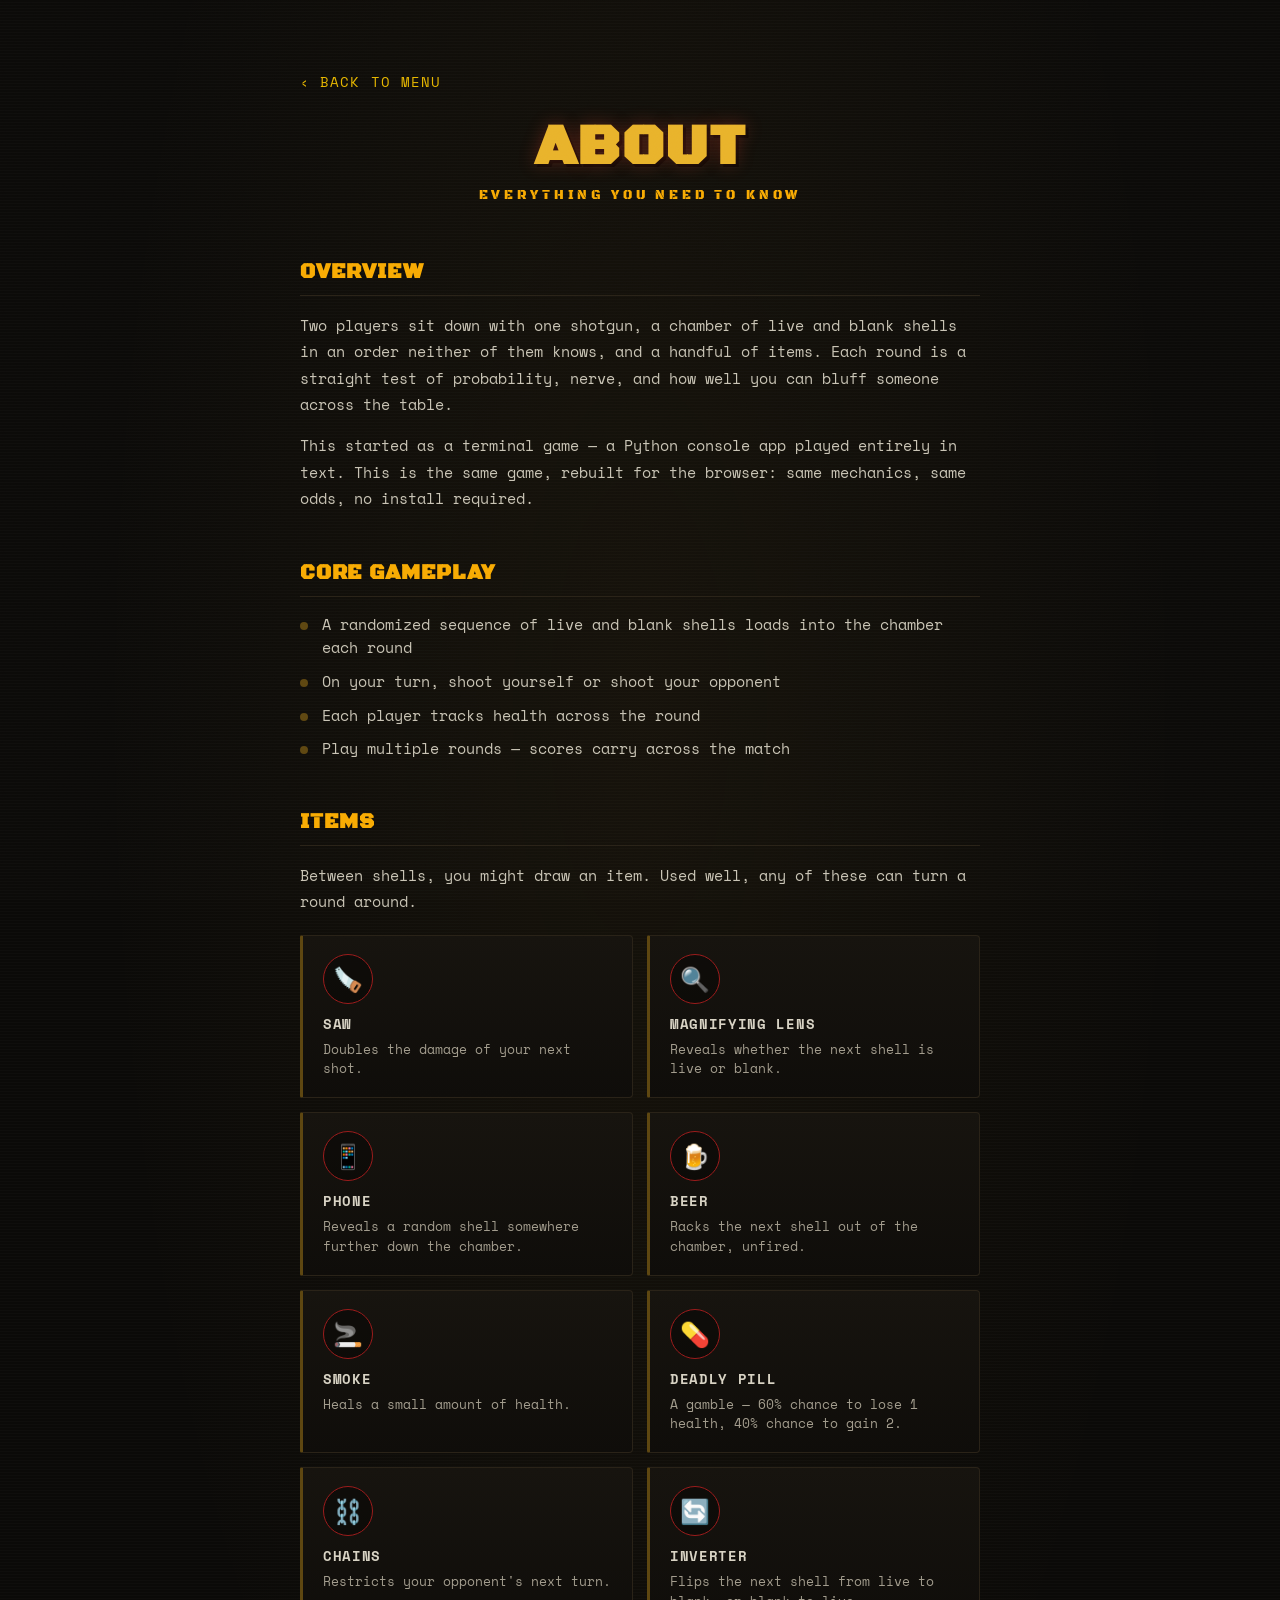
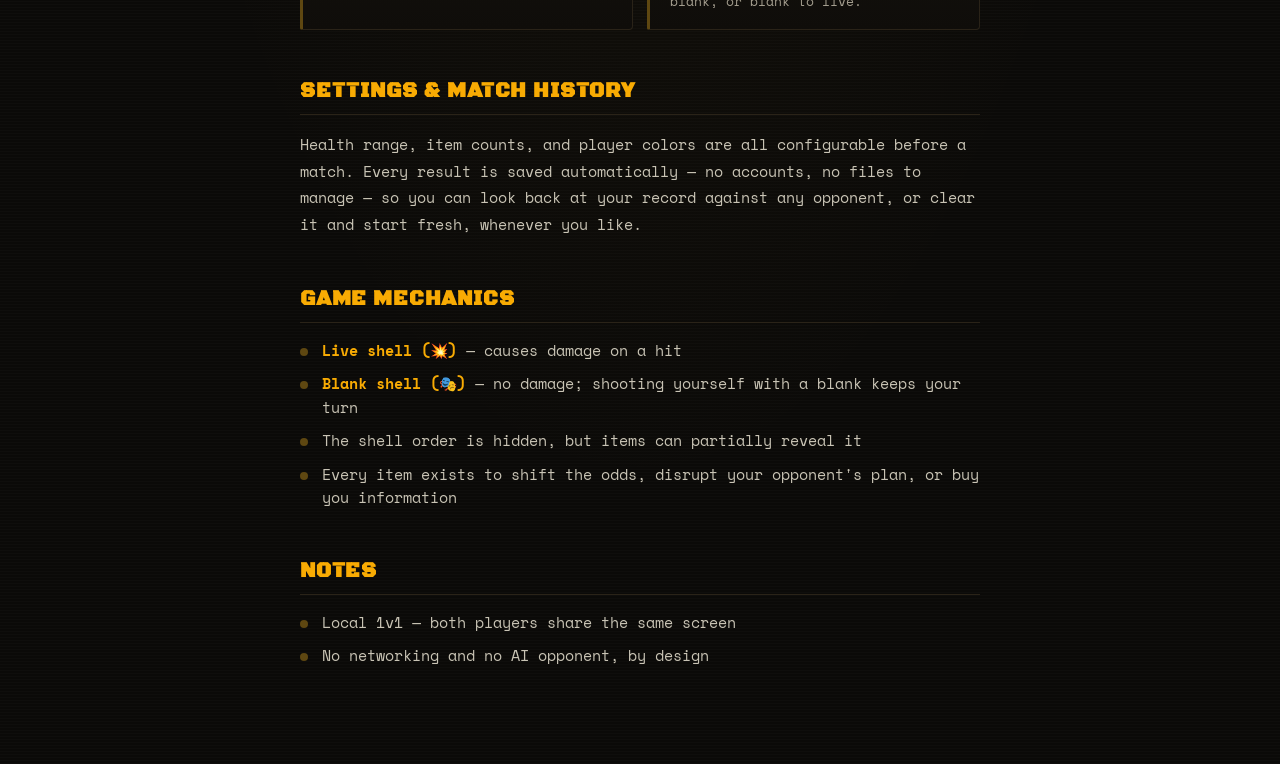
==== about.html @ 1a76fbe9 "Chosen website theme; index, about, and history pages are done; Debugged utility.js" ====
<!DOCTYPE html>
<html lang="en">

<head>
    <meta charset="UTF-8">
    <meta name="viewport" content="width=device-width, initial-scale=1.0">
    <title>About — Buckshot Roulette</title>
    <link rel="icon" type="image/svg+xml" href="Assets/Icons/about.svg">
    <link rel="stylesheet" href="CSS/styles.css">
    <link rel="stylesheet" href="CSS/about.css">
</head>

<body>

    <header class="page-header">
        <a href="index.html" class="back-link">‹ Back to menu</a>
        <h1 class="page-title">About</h1>
        <p class="tagline">Everything You Need to Know</p>
    </header>

    <main class="content">

        <section class="content-section">
            <h2>Overview</h2>
            <p>
                Two players sit down with one shotgun, a chamber of live and blank
                shells in an order neither of them knows, and a handful of items.
                Each round is a straight test of probability, nerve, and how well you can bluff someone across the
                table.
            </p>
            <p>
                This started as a terminal game — a Python console app played
                entirely in text. This is the same game, rebuilt for the browser:
                same mechanics, same odds, no install required.
            </p>
        </section>

        <section class="content-section">
            <h2>Core Gameplay</h2>
            <ul class="plain-list">
                <li>A randomized sequence of live and blank shells loads into the chamber each round</li>
                <li>On your turn, shoot yourself or shoot your opponent</li>
                <li>Each player tracks health across the round</li>
                <li>Play multiple rounds — scores carry across the match</li>
            </ul>
        </section>

        <section class="content-section">
            <h2>Items</h2>
            <p>Between shells, you might draw an item. Used well, any of these can turn a round around.</p>

            <div class="item-grid">
                <div class="item-card">
                    <span class="item-icon" aria-hidden="true">🪚</span>
                    <h3>Saw</h3>
                    <p>Doubles the damage of your next shot.</p>
                </div>
                <div class="item-card">
                    <span class="item-icon" aria-hidden="true">🔍</span>
                    <h3>Magnifying Lens</h3>
                    <p>Reveals whether the next shell is live or blank.</p>
                </div>
                <div class="item-card">
                    <span class="item-icon" aria-hidden="true">📱</span>
                    <h3>Phone</h3>
                    <p>Reveals a random shell somewhere further down the chamber.</p>
                </div>
                <div class="item-card">
                    <span class="item-icon" aria-hidden="true">🍺</span>
                    <h3>Beer</h3>
                    <p>Racks the next shell out of the chamber, unfired.</p>
                </div>
                <div class="item-card">
                    <span class="item-icon" aria-hidden="true">🚬</span>
                    <h3>Smoke</h3>
                    <p>Heals a small amount of health.</p>
                </div>
                <div class="item-card">
                    <span class="item-icon" aria-hidden="true">💊</span>
                    <h3>Deadly Pill</h3>
                    <p>A gamble — 60% chance to lose 1 health, 40% chance to gain 2.</p>
                </div>
                <div class="item-card">
                    <span class="item-icon" aria-hidden="true">⛓️</span>
                    <h3>Chains</h3>
                    <p>Restricts your opponent's next turn.</p>
                </div>
                <div class="item-card">
                    <span class="item-icon" aria-hidden="true">🔄</span>
                    <h3>Inverter</h3>
                    <p>Flips the next shell from live to blank, or blank to live.</p>
                </div>
            </div>
        </section>

        <section class="content-section">
            <h2>Settings &amp; Match History</h2>
            <p>
                Health range, item counts, and player colors are all configurable
                before a match. Every result is saved automatically — no accounts,
                no files to manage — so you can look back at your record against
                any opponent, or clear it and start fresh, whenever you like.
            </p>
        </section>

        <section class="content-section">
            <h2>Game Mechanics</h2>
            <ul class="plain-list">
                <li><strong>Live shell (💥)</strong> — causes damage on a hit</li>
                <li><strong>Blank shell (🎭)</strong> — no damage; shooting yourself with a blank keeps your turn</li>
                <li>The shell order is hidden, but items can partially reveal it</li>
                <li>Every item exists to shift the odds, disrupt your opponent's plan, or buy you information</li>
            </ul>
        </section>

        <section class="content-section">
            <h2>Notes</h2>
            <ul class="plain-list">
                <li>Local 1v1 — both players share the same screen</li>
                <li>No networking and no AI opponent, by design</li>
            </ul>
        </section>

    </main>

</body>

</html>
---- CSS/styles.css ----
@import url('https://fonts.googleapis.com/css2?family=Anton&family=Space+Mono:wght@400;700&display=swap');
@import url('https://fonts.googleapis.com/css2?family=Anton&family=Black+Ops+One&family=Space+Mono:wght@400;700&display=swap');

:root {
    --void: #0b0a08;
    --panel: #17140f;
    --brass: #f8ab03;
    --brass-dim: #5e4711;
    --blood: #9c1c1c;
    --blood-hot: #be5500;
    --bone: #e9b32b;
}

* {
    box-sizing: border-box;
    margin: 0;
    padding: 0;
}

html {
    background: var(--void);
}

body {
    min-height: 100vh;
    display: flex;
    flex-direction: column;
    align-items: center;
    justify-content: center;
    gap: 64px;

    background:
        radial-gradient(ellipse at 50% 30%, rgba(201, 150, 44, 0.06), transparent 60%),
        repeating-linear-gradient(0deg, rgba(255, 255, 255, 0.015) 0px, rgba(255, 255, 255, 0.015) 1px, transparent 1px, transparent 3px),
        var(--void);

    color: var(--bone);
    font-family: 'Space Mono', monospace;
    overflow-x: hidden;
    position: relative;
}

/* film-grain overlay */
body::after {
    content: "";
    position: fixed;
    inset: 0;
    pointer-events: none;
    background-image: url("data:image/svg+xml,%3Csvg xmlns='http://www.w3.org/2000/svg' width='120' height='120'%3E%3Cfilter id='n'%3E%3CfeTurbulence type='fractalNoise' baseFrequency='0.9' numOctaves='2' stitchTiles='stitch'/%3E%3C/filter%3E%3Crect width='100%25' height='100%25' filter='url(%23n)' opacity='0.05'/%3E%3C/svg%3E");
    mix-blend-mode: overlay;
    z-index: 999;
}

.hero {
    position: relative;
    display: flex;
    flex-direction: column;
    align-items: center;
    text-align: center;
}

.hero::before {
    content: "";
    position: absolute;
    top: 50%;
    left: 50%;
    width: 340px;
    height: 340px;
    transform: translate(-50%, -55%);
    border-radius: 50%;
    border: 2px solid var(--brass-dim);
    box-shadow:
        inset 0 0 60px rgba(0, 0, 0, 0.8),
        0 0 40px rgba(201, 150, 44, 0.08);
    background:
        repeating-conic-gradient(var(--panel) 0deg 55deg,
            #0f0d0a 55deg 60deg);
    animation: cylinder-turn 40s linear infinite;
    z-index: -1;
}

.hero::after {
    content: "";
    position: absolute;
    top: 50%;
    left: 50%;
    width: 340px;
    height: 340px;
    transform: translate(-50%, -55%) rotate(15deg);
    border-radius: 50%;
    background-image:
        radial-gradient(circle 7px at 50% 8%, var(--blood-hot) 96%, transparent 100%),
        radial-gradient(circle 7px at 85% 27%, var(--brass) 96%, transparent 100%),
        radial-gradient(circle 7px at 85% 73%, var(--brass) 96%, transparent 100%),
        radial-gradient(circle 7px at 50% 92%, var(--brass) 96%, transparent 100%),
        radial-gradient(circle 7px at 15% 73%, var(--brass) 96%, transparent 100%),
        radial-gradient(circle 7px at 15% 27%, var(--brass) 96%, transparent 100%);
    filter: drop-shadow(0 0 6px rgba(226, 66, 42, 0.5));
    animation: cylinder-turn 40s linear infinite;
    z-index: -1;
}

@keyframes cylinder-turn {
    to {
        transform: translate(-50%, -55%) rotate(375deg);
    }
}

h1 {
    font-family: 'Anton', sans-serif;
    font-size: clamp(3rem, 9vw, 6.5rem);
    letter-spacing: 0.05em;
    text-transform: uppercase;
    line-height: 0.95;
    color: var(--bone);
    text-shadow:
        0 0 18px rgba(226, 66, 42, 0.35),
        3px 3px 0 rgba(0, 0, 0, 0.6);
}

@keyframes flicker {

    0%,
    92%,
    100% {
        opacity: 1;
        text-shadow: 0 0 18px rgba(226, 66, 42, 0.35), 3px 3px 0 rgba(0, 0, 0, 0.6);
    }

    93% {
        opacity: 0.4;
        text-shadow: none;
    }

    94% {
        opacity: 1;
    }

    95% {
        opacity: 0.55;
        text-shadow: none;
    }

    96% {
        opacity: 1;
    }
}

.hero .tagline {
    margin-top: 14px;
    font-size: 0.85rem;
    font-family: 'Black Ops One', sans-serif;
    letter-spacing: 0.35em;
    text-transform: uppercase;
    color: var(--brass);
}

/* ============================================================
   NAV — four shells racked and ready. Each link is loaded like
   a round: brass base, primer dot, a hair-trigger hover state.
   ============================================================ */

nav ul {
    list-style: none;
    display: flex;
    flex-wrap: wrap;
    justify-content: center;
    gap: 22px;
}


nav a {
    position: relative;
    display: flex;
    flex-direction: column;
    align-items: center;
    gap: 10px;
    width: 168px;
    padding: 28px 16px 20px;

    background: linear-gradient(180deg, var(--panel), #0f0d0a);
    border: 1px solid #2a2318;
    border-top: 3px solid var(--brass-dim);
    border-radius: 4px 4px 2px 2px;

    color: var(--bone);
    text-decoration: none;
    font-family: 'Space Mono', monospace;
    font-weight: 700;
    font-size: 0.95rem;
    letter-spacing: 0.06em;
    text-transform: uppercase;
    text-align: center;

    box-shadow: 0 12px 24px -14px rgba(0, 0, 0, 0.9);
    transition: border-color 220ms ease, transform 160ms ease, box-shadow 220ms ease, background 220ms ease;
}



nav a::after {
    content: "";
    width: 9px;
    height: 9px;
    border-radius: 50%;
    background: var(--brass-dim);
    box-shadow: 0 0 0 3px rgba(0, 0, 0, 0.5) inset;
    transition: background 220ms ease, box-shadow 220ms ease;
}

nav a:hover,
nav a:focus-visible {
    border-top-color: var(--blood-hot);
    background: linear-gradient(180deg, #1e1712, #100c08);
    transform: translateY(-6px);
    box-shadow: 0 18px 30px -14px rgba(0, 0, 0, 0.95), 0 0 24px -4px rgba(226, 66, 42, 0.35);
    outline: none;
}

nav a:hover::after,
nav a:focus-visible::after {
    background: var(--blood-hot);
    box-shadow: 0 0 10px 2px rgba(226, 66, 42, 0.8);
}

nav a:active {
    transform: translateY(-2px) scale(0.97);
}

.shotgun-art {
    width: min(520px, 80vw);
    height: auto;
    margin-bottom: 8px;
    filter: drop-shadow(0 0 24px rgba(0, 0, 0, 0.6));
    transform-origin: 50% 85%;
    animation: shotgun-rock 5.5s ease-in-out infinite;
}

@keyframes shotgun-rock {

    0%,
    100% {
        transform: rotate(-1.4deg) translateY(0);
    }

    50% {
        transform: rotate(1.4deg) translateY(-3px);
    }
}

/* ============================================================
   Motion & access
   ============================================================ */
@media (prefers-reduced-motion: reduce) {

    .hero::before,
    .hero::after,
    .shotgun-art {
        animation: none !important;
    }
}

@media (max-width: 480px) {
    body {
        gap: 44px;
        padding: 0 20px;
    }

    .hero::before,
    .hero::after {
        width: 260px;
        height: 260px;
    }

    .hero .tagline{
        font-size: 0.65rem;
    }
    nav a {
        width: 140px;
        font-size: 0.7rem;
    }
}
---- CSS/about.css ----
body {
    justify-content: flex-start;
    padding: 72px 24px 96px;
    gap: 0;
}

/* ---------- Page header ---------- */

.page-header {
    position: relative;
    width: 100%;
    display: flex;
    flex-direction: column;
    align-items: center;
    text-align: center;
    margin-bottom: 56px;
}

.back-link {
    align-self: flex-start;
    margin-left: max(4px, calc(50% - 340px));
    margin-bottom: 28px;

    color: #e7b700;
    text-decoration: none;
    font-family: 'Space Mono', monospace;
    font-size: 0.85rem;
    letter-spacing: 0.08em;
    text-transform: uppercase;
    transition: color 200ms ease;
}

.back-link:hover,
.back-link:focus-visible {
    color: var(--blood-hot);
}

.page-title {
    font-family: 'Black Ops One', sans-serif;
    font-size: clamp(2.2rem, 6vw, 3.6rem);
    letter-spacing: 0.03em;
    text-transform: uppercase;
    color: var(--bone);
    text-shadow:
        0 0 18px rgba(226, 66, 42, 0.3),
        3px 3px 0 rgba(0, 0, 0, 0.6);
}

.page-header .tagline {
    margin-top: 12px;
    font-size: 0.8rem;
    letter-spacing: 0.3em;
    text-transform: uppercase;
    color: var(--brass);
}


.tagline{
    font-family: 'Black Ops One', sans-serif;
}
/* ---------- Content sections ---------- */

.content {
    width: min(680px, 100%);
    display: flex;
    flex-direction: column;
    gap: 48px;
}

.content-section h2 {
    font-family: 'Black Ops One', sans-serif;
    font-size: 1.3rem;
    letter-spacing: 0.04em;
    text-transform: uppercase;
    color: var(--brass);
    margin-bottom: 16px;
    padding-bottom: 10px;
    border-bottom: 1px solid #2a2318;
}

.content-section p {
    font-size: 0.95rem;
    line-height: 1.75;
    color: #c9c4b5;
}

.content-section p+p {
    margin-top: 14px;
}

.plain-list {
    list-style: none;
    display: flex;
    flex-direction: column;
    gap: 10px;
}

.plain-list li {
    position: relative;
    padding-left: 22px;
    font-size: 0.92rem;
    line-height: 1.6;
    color: #c9c4b5;
}

.plain-list li::before {
    content: "";
    position: absolute;
    left: 0;
    top: 9px;
    width: 8px;
    height: 8px;
    border-radius: 50%;
    background: var(--brass-dim);
}

.plain-list strong {
    color: var(--brass);
    font-weight: 700;
}

/* ---------- Item grid ---------- */

.item-grid {
    margin-top: 20px;
    display: grid;
    grid-template-columns: repeat(2, 1fr);
    gap: 14px;
}

.item-card {
    padding: 18px 20px;
    background: linear-gradient(180deg, var(--panel), #0f0d0a);
    border: 1px solid #2a2318;
    border-left: 3px solid var(--brass-dim);
    border-radius: 2px 4px 4px 2px;
    transition: border-color 200ms ease, transform 160ms ease;
}

.item-card:hover {
    border-left-color: var(--blood-hot);
    transform: translateX(2px);
}

.item-icon {
    display: flex;
    align-items: center;
    justify-content: center;
    width: 50px;
    height: 50px;
    margin-bottom: 10px;
    border-radius: 50%;
    background: rgba(0, 0, 0, 0.35);
    border: 1px solid var(--blood);
    font-size: 1.5rem;
    line-height: 1;
}

.item-card h3 {
    font-family: 'Space Mono', monospace;
    font-weight: 700;
    font-size: 0.85rem;
    letter-spacing: 0.05em;
    text-transform: uppercase;
    color: #d8d3c4;
    margin-bottom: 6px;
}

.item-card p {
    font-size: 0.82rem;
    line-height: 1.5;
    color: #a39d8e;
}

/* ---------- Mobile ---------- */

@media (max-width: 600px) {
    body {
        padding: 48px 18px 72px;
    }

    .back-link {
        margin-left: 0;
    }

    .item-grid {
        grid-template-columns: 1fr;
    }
}
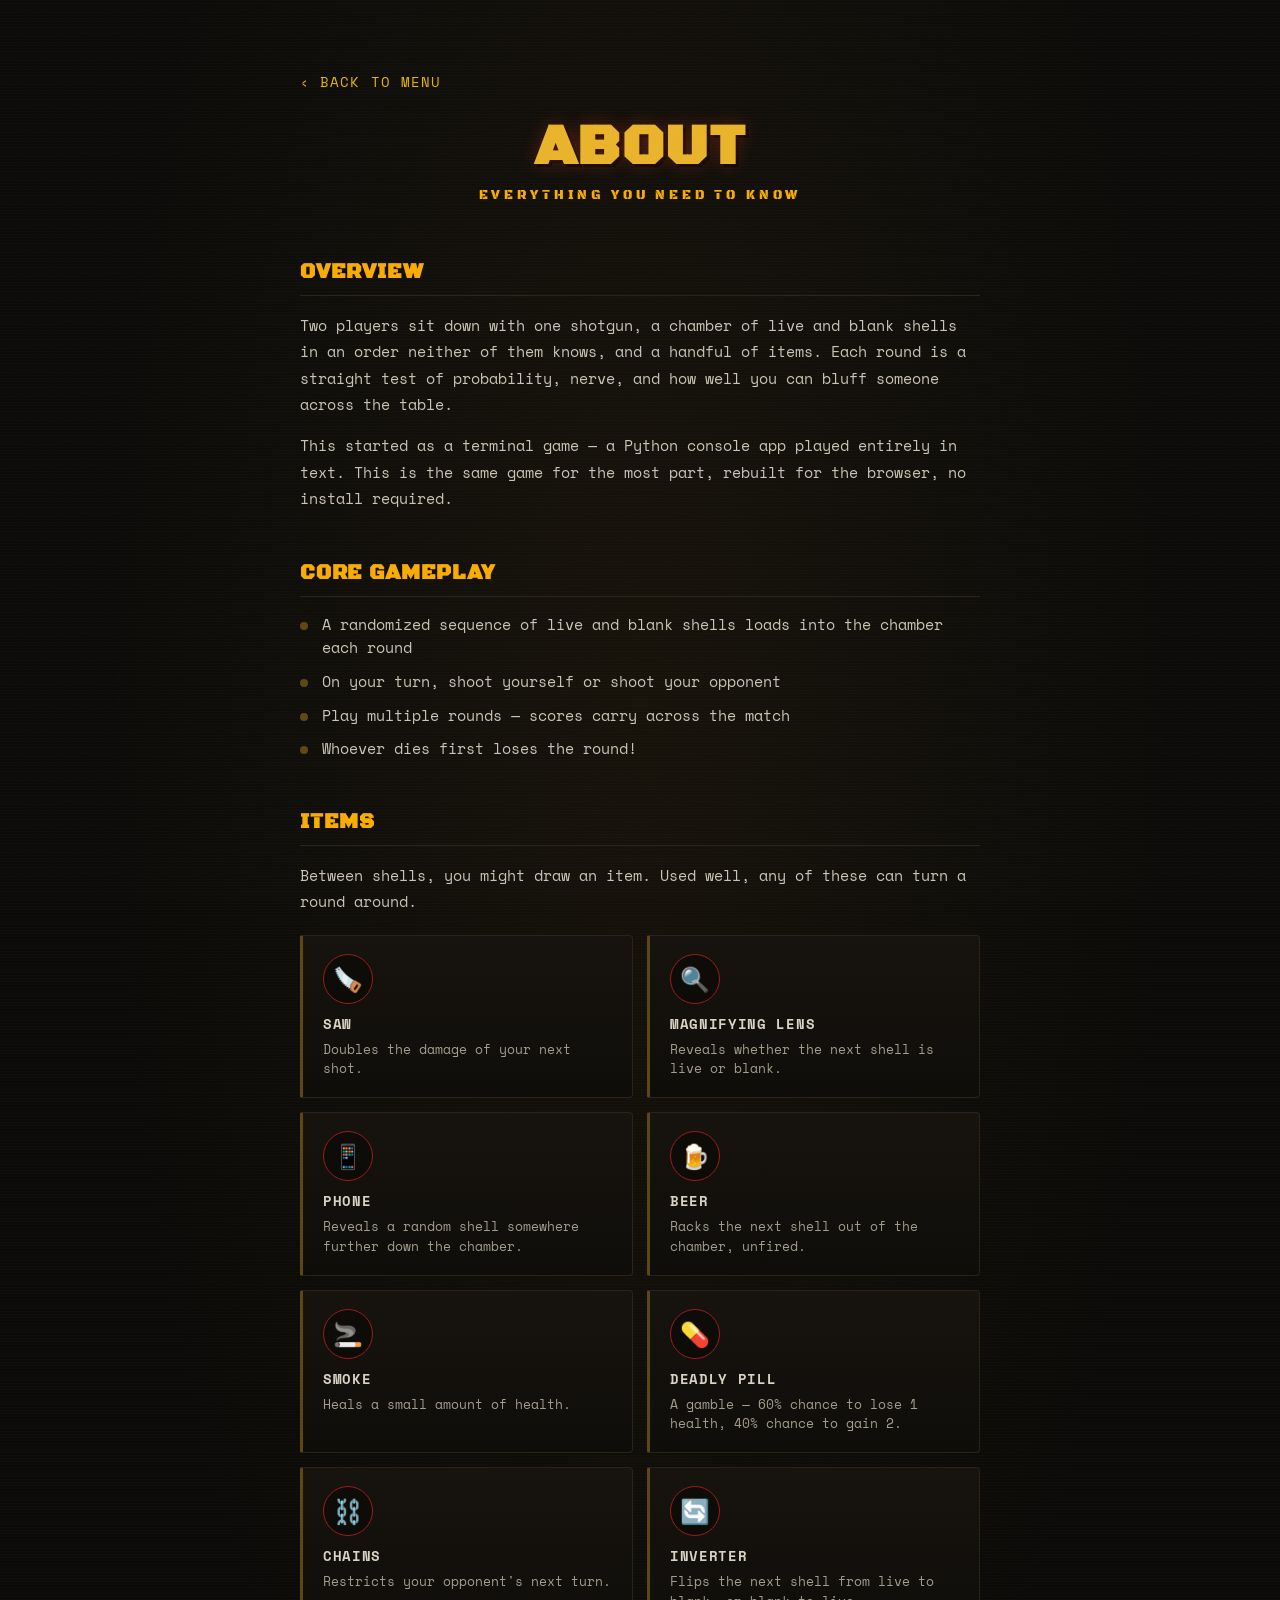
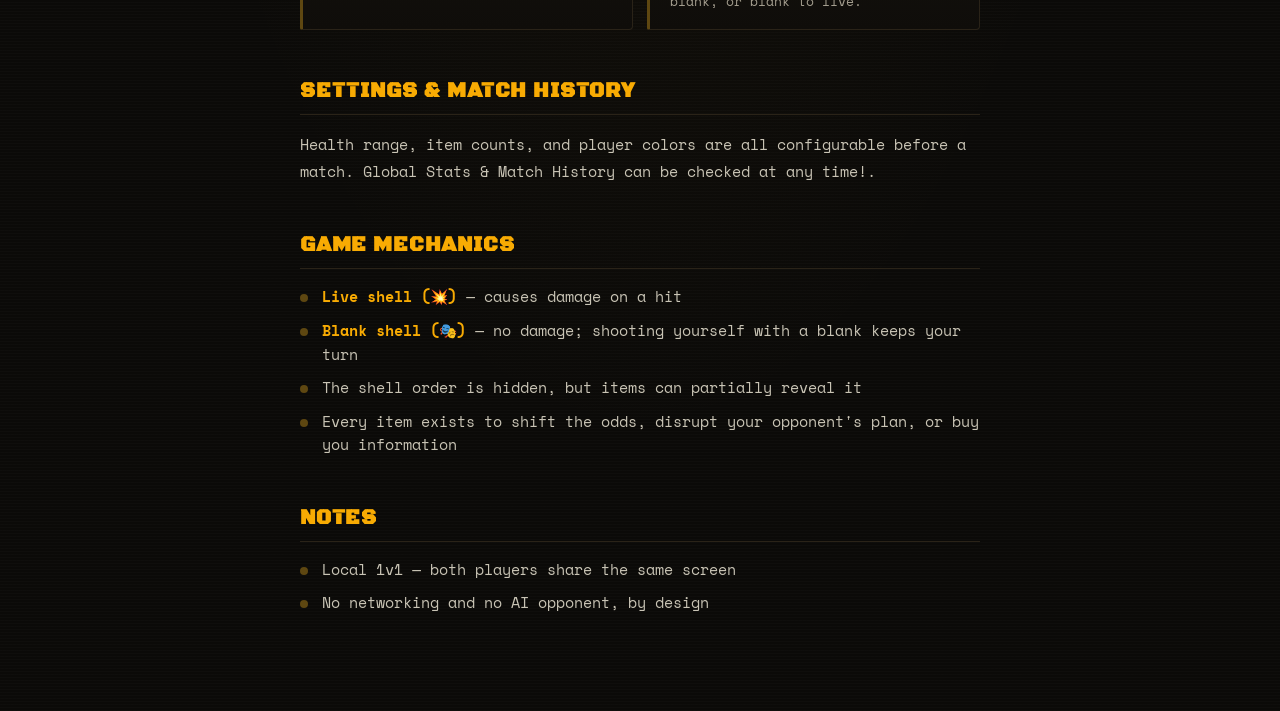
==== commit 774e0100: "Settings page done; Modified about page's info to be more accurate; Absolutely any color can now be " ====
--- a/about.html
+++ b/about.html
@@ -30,8 +30,7 @@
             </p>
             <p>
                 This started as a terminal game — a Python console app played
-                entirely in text. This is the same game, rebuilt for the browser:
-                same mechanics, same odds, no install required.
+                entirely in text. This is the same game for the most part, rebuilt for the browser, no install required.
             </p>
         </section>
 
@@ -40,8 +39,8 @@
             <ul class="plain-list">
                 <li>A randomized sequence of live and blank shells loads into the chamber each round</li>
                 <li>On your turn, shoot yourself or shoot your opponent</li>
-                <li>Each player tracks health across the round</li>
                 <li>Play multiple rounds — scores carry across the match</li>
+                <li>Whoever dies first loses the round!</li>
             </ul>
         </section>
 
@@ -97,9 +96,7 @@
             <h2>Settings &amp; Match History</h2>
             <p>
                 Health range, item counts, and player colors are all configurable
-                before a match. Every result is saved automatically — no accounts,
-                no files to manage — so you can look back at your record against
-                any opponent, or clear it and start fresh, whenever you like.
+                before a match. Global Stats &amp; Match History can be checked at any time!.
             </p>
         </section>
 
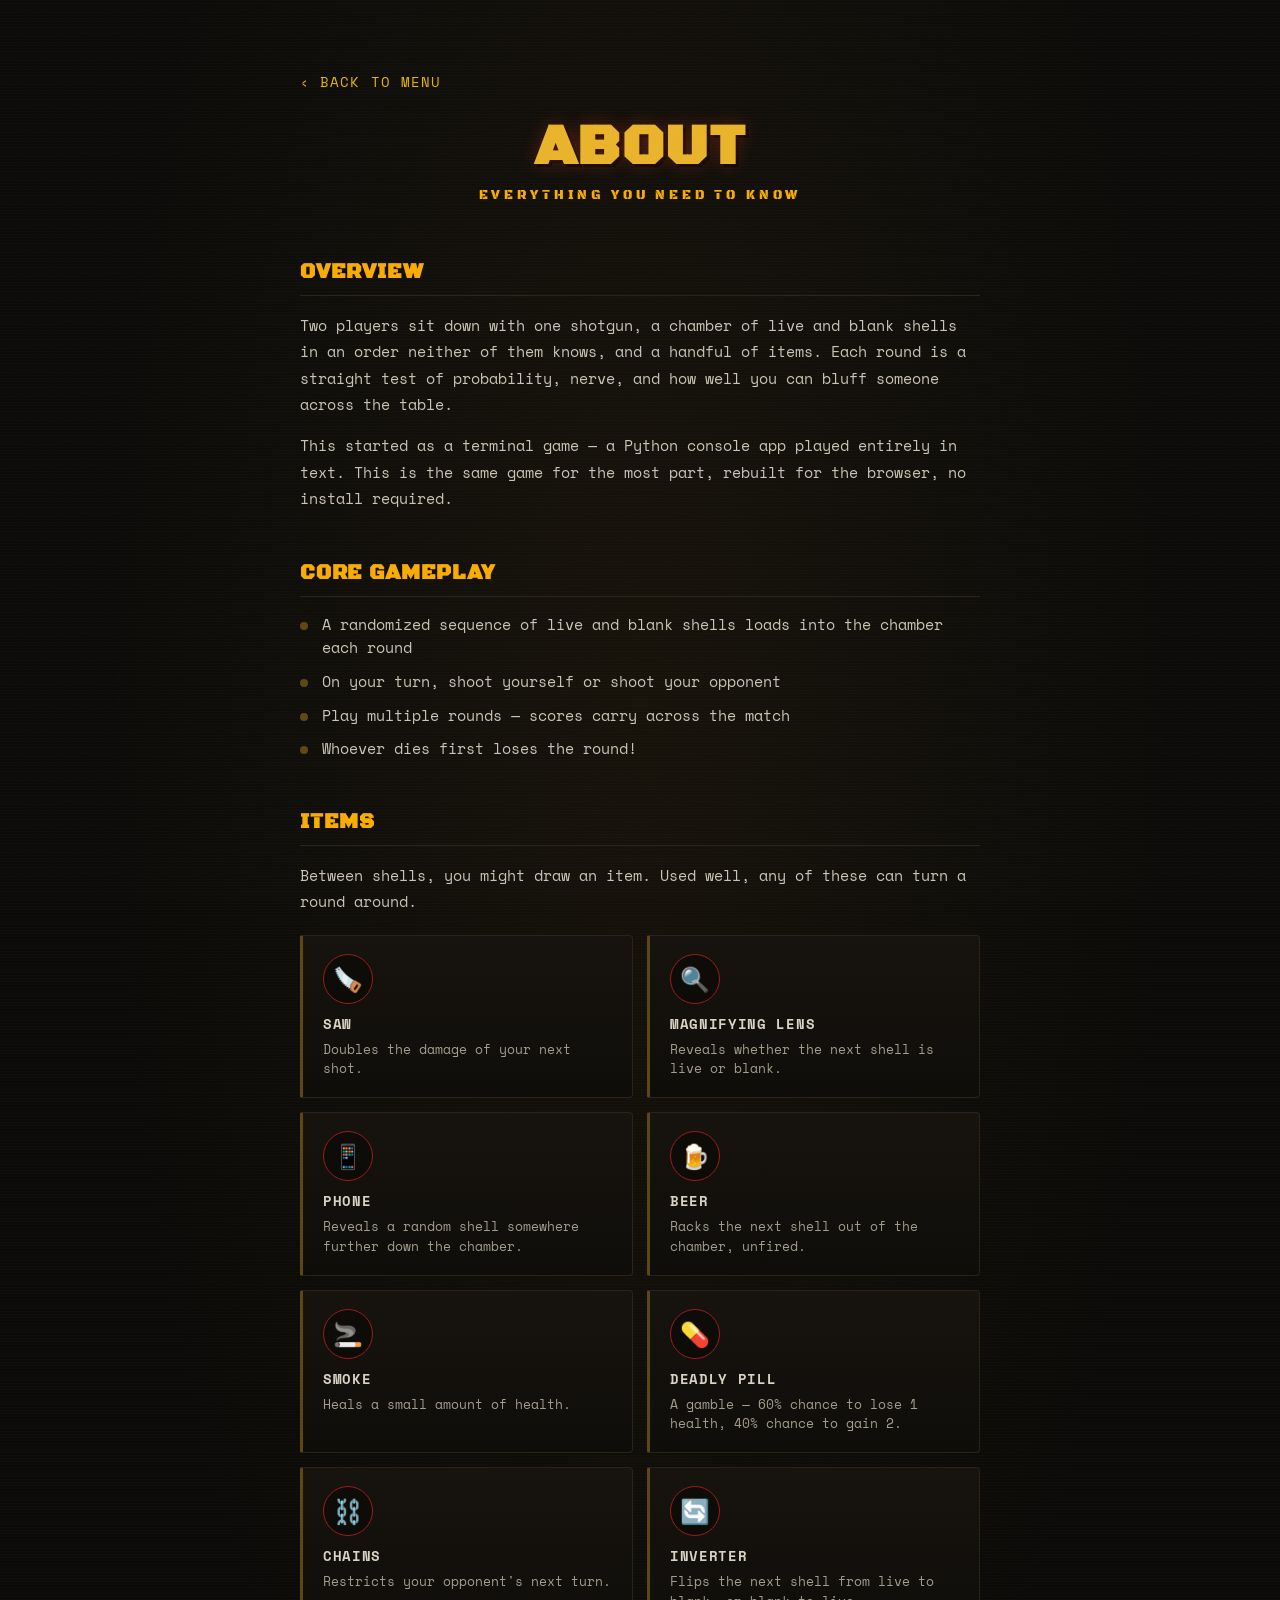
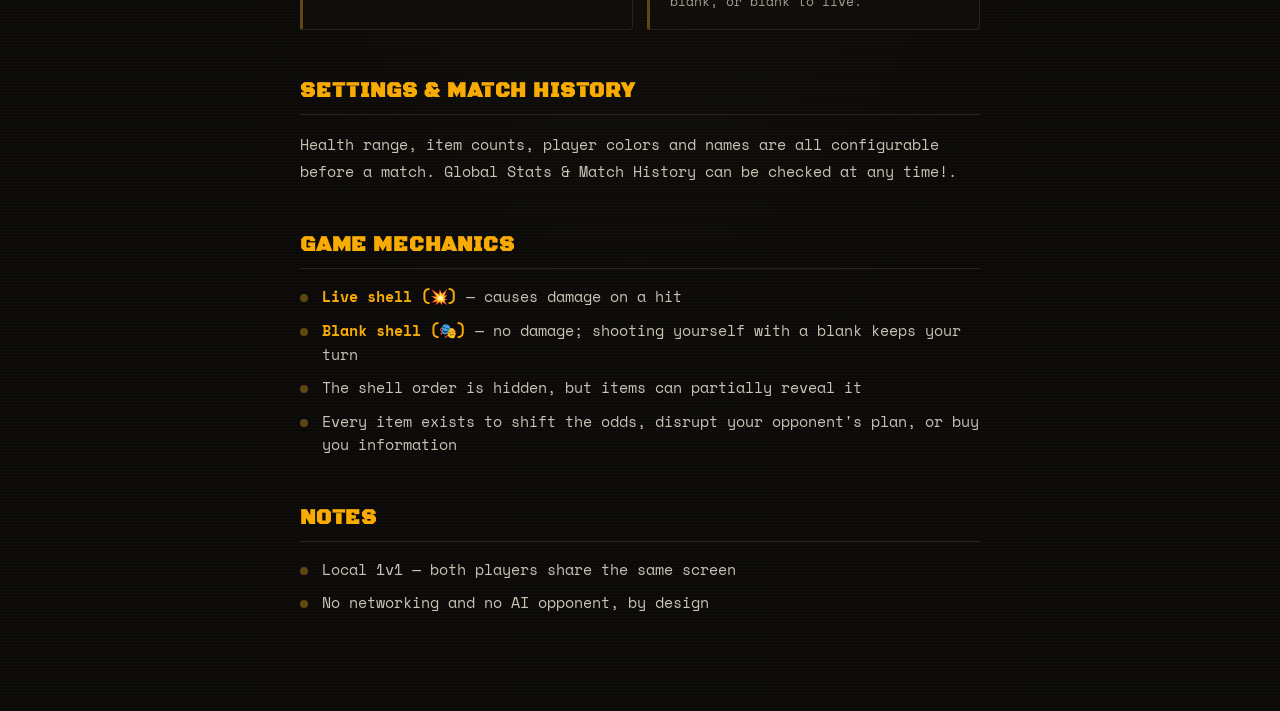
==== commit 1fdf3fe0: "Added player names to settings; Debugged; Started working on core game logic (no UI yet)" ====
--- a/about.html
+++ b/about.html
@@ -95,7 +95,7 @@
         <section class="content-section">
             <h2>Settings &amp; Match History</h2>
             <p>
-                Health range, item counts, and player colors are all configurable
+                Health range, item counts, player colors and names are all configurable
                 before a match. Global Stats &amp; Match History can be checked at any time!.
             </p>
         </section>
--- a/CSS/styles.css
+++ b/CSS/styles.css
@@ -1,4 +1,3 @@
-@import url('https://fonts.googleapis.com/css2?family=Anton&family=Space+Mono:wght@400;700&display=swap');
 @import url('https://fonts.googleapis.com/css2?family=Anton&family=Black+Ops+One&family=Space+Mono:wght@400;700&display=swap');
 
 :root {
@@ -118,34 +117,6 @@
         3px 3px 0 rgba(0, 0, 0, 0.6);
 }
 
-@keyframes flicker {
-
-    0%,
-    92%,
-    100% {
-        opacity: 1;
-        text-shadow: 0 0 18px rgba(226, 66, 42, 0.35), 3px 3px 0 rgba(0, 0, 0, 0.6);
-    }
-
-    93% {
-        opacity: 0.4;
-        text-shadow: none;
-    }
-
-    94% {
-        opacity: 1;
-    }
-
-    95% {
-        opacity: 0.55;
-        text-shadow: none;
-    }
-
-    96% {
-        opacity: 1;
-    }
-}
-
 .hero .tagline {
     margin-top: 14px;
     font-size: 0.85rem;
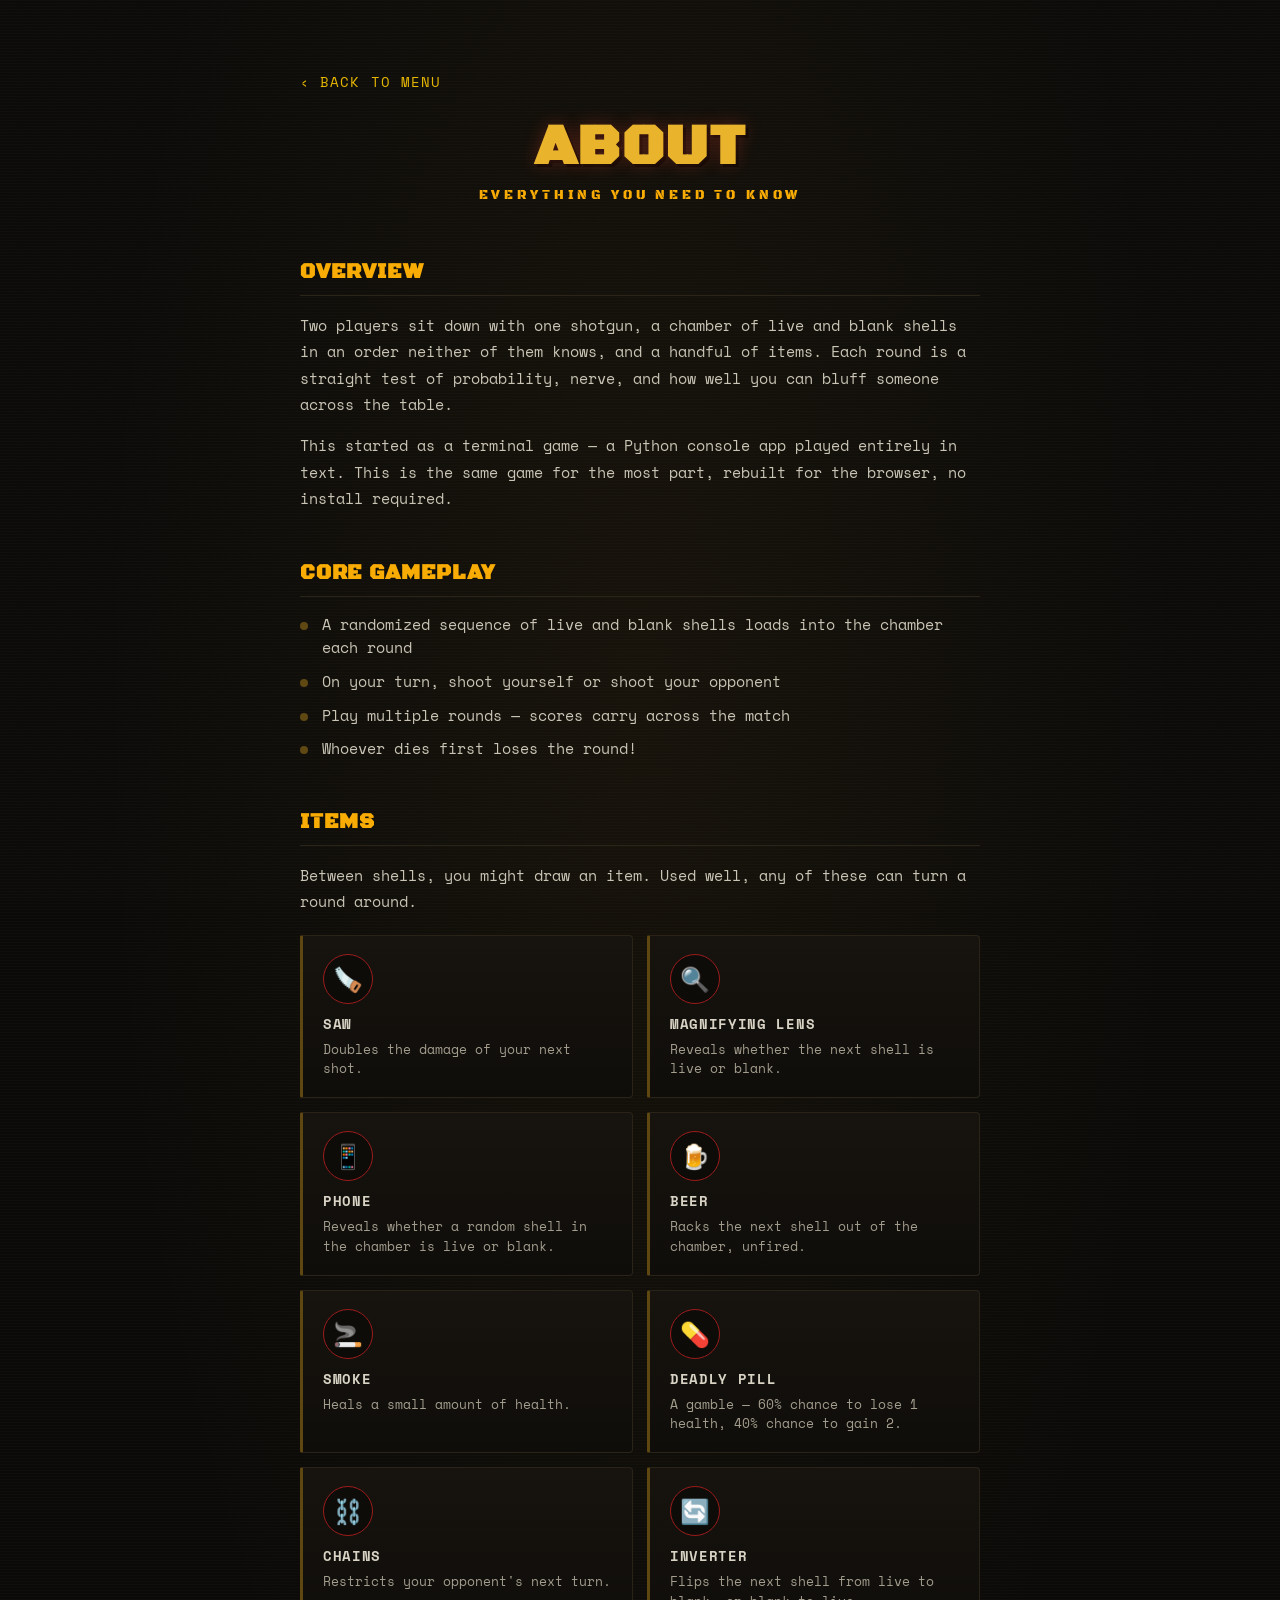
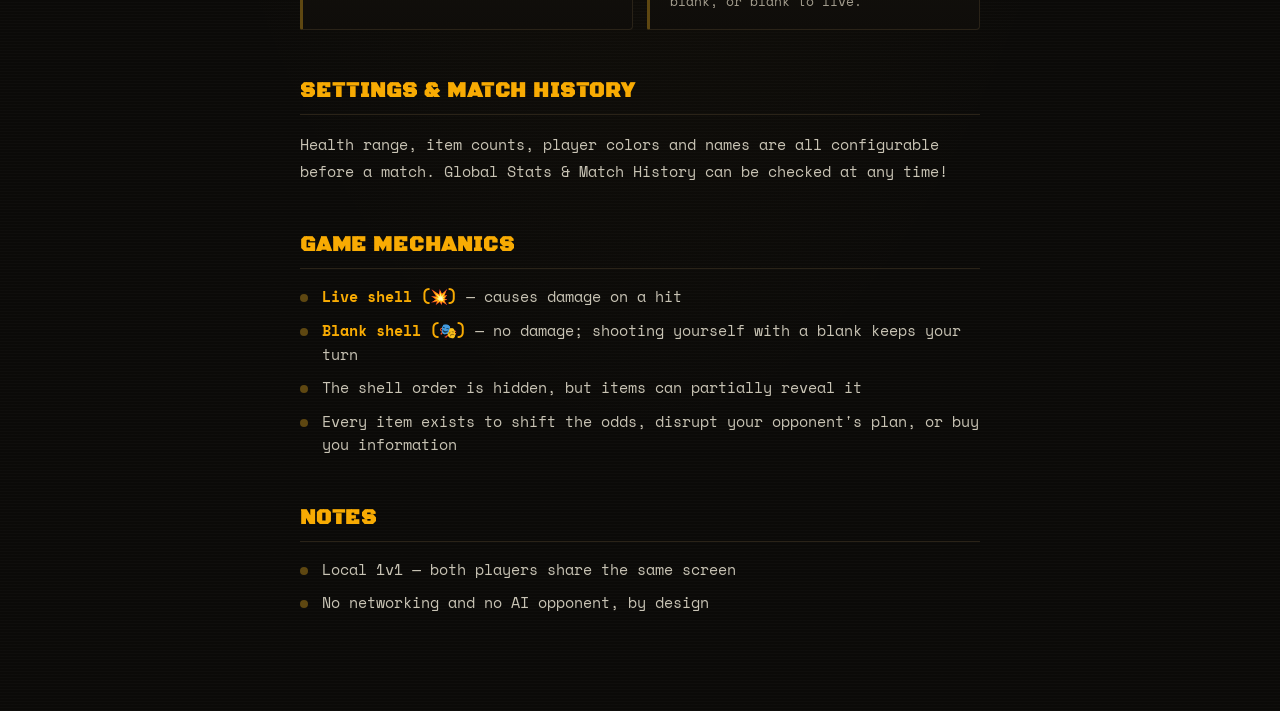
==== commit 36542ea7: "Debugged; Multiple SFX can now be mapped to the same event; Finalized SFX" ====
--- a/about.html
+++ b/about.html
@@ -62,7 +62,7 @@
                 <div class="item-card">
                     <span class="item-icon" aria-hidden="true">📱</span>
                     <h3>Phone</h3>
-                    <p>Reveals a random shell somewhere further down the chamber.</p>
+                    <p>Reveals whether a random shell in the chamber is live or blank.</p>
                 </div>
                 <div class="item-card">
                     <span class="item-icon" aria-hidden="true">🍺</span>
@@ -96,7 +96,7 @@
             <h2>Settings &amp; Match History</h2>
             <p>
                 Health range, item counts, player colors and names are all configurable
-                before a match. Global Stats &amp; Match History can be checked at any time!.
+                before a match. Global Stats &amp; Match History can be checked at any time!
             </p>
         </section>
 
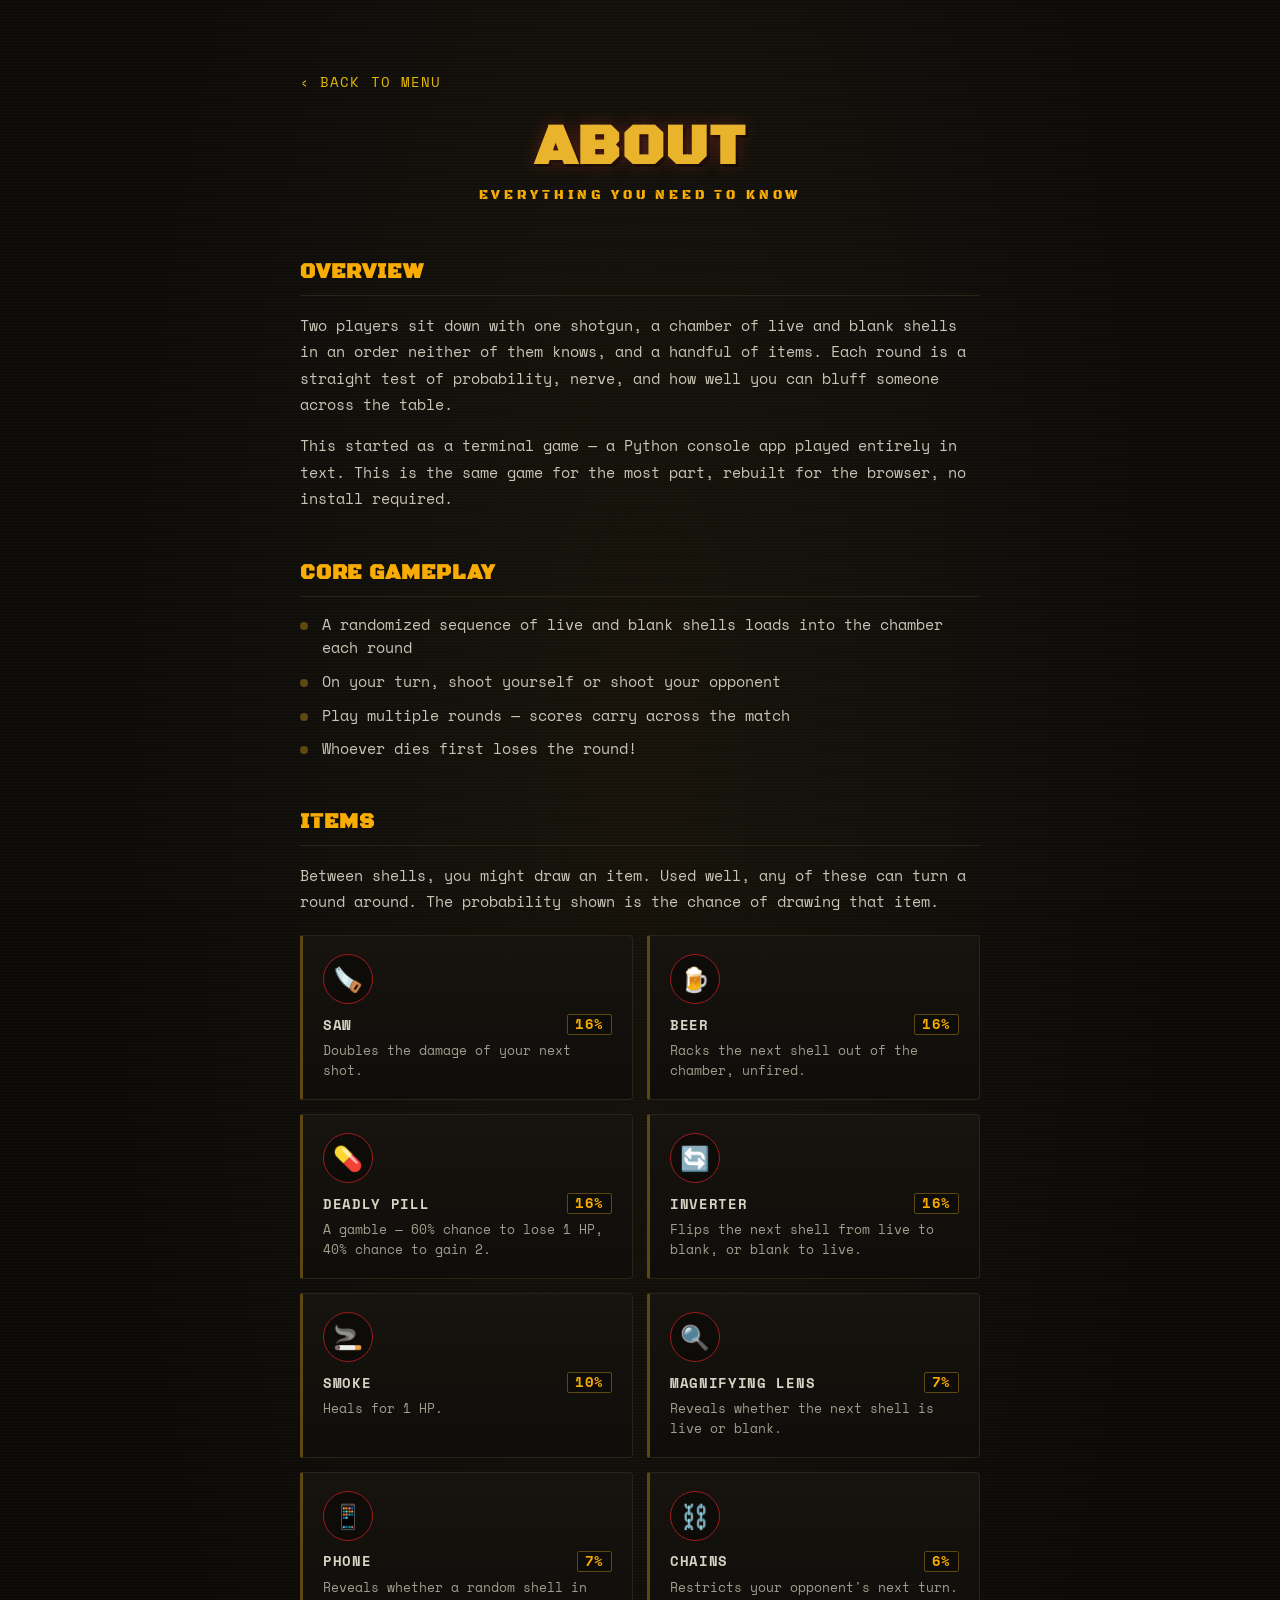
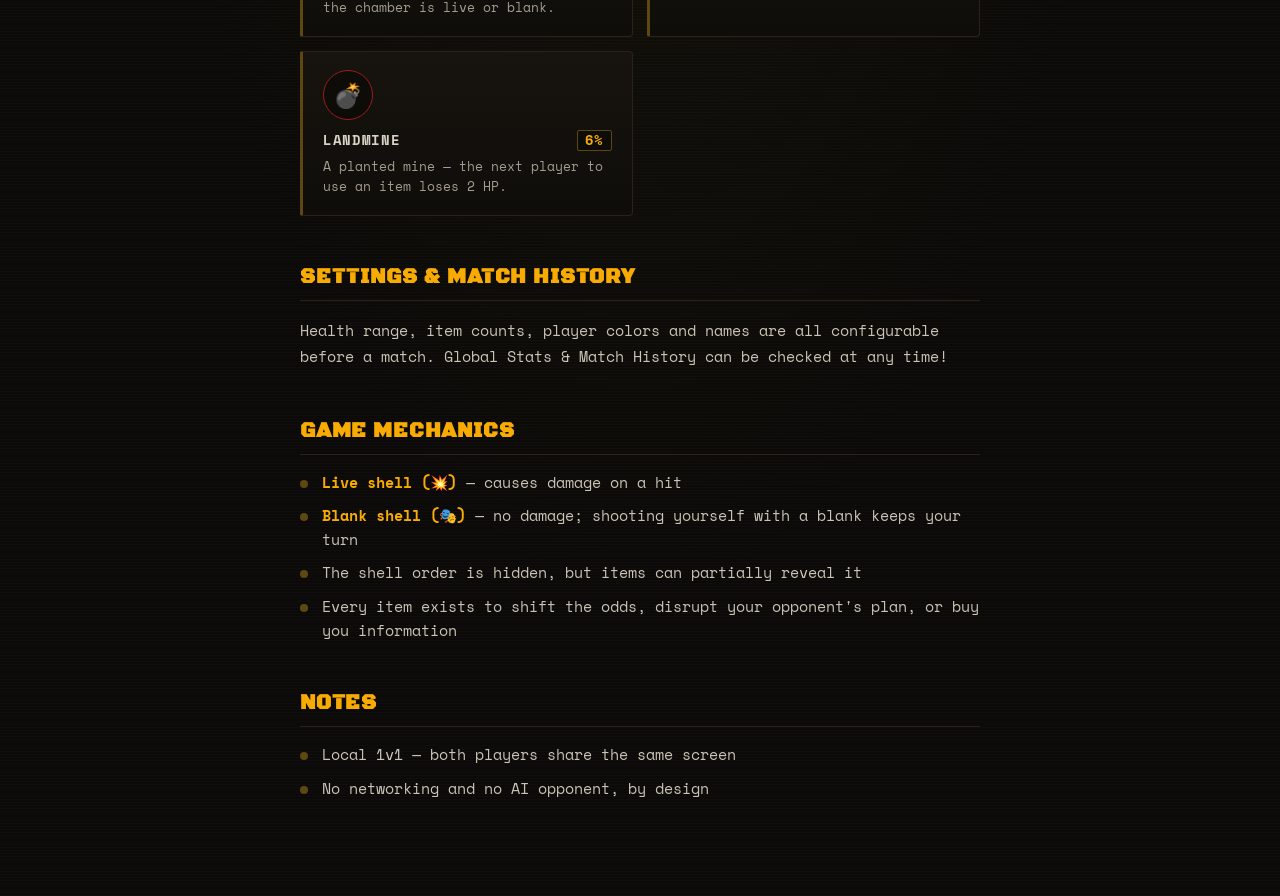
==== commit 73736b76: "Debugged; Balanced the chances of getting each item; Added a new item (The Landmine) with an achieve" ====
--- a/about.html
+++ b/about.html
@@ -46,49 +46,95 @@
 
         <section class="content-section">
             <h2>Items</h2>
-            <p>Between shells, you might draw an item. Used well, any of these can turn a round around.</p>
+            <p>
+                Between shells, you might draw an item. Used well, any of these can turn a round around.
+                The probability shown is the chance of drawing that item.
+            </p>
 
             <div class="item-grid">
+
                 <div class="item-card">
                     <span class="item-icon" aria-hidden="true">🪚</span>
-                    <h3>Saw</h3>
+                    <div class="item-card-header">
+                        <h3>Saw</h3>
+                        <span class="item-probability">16%</span>
+                    </div>
                     <p>Doubles the damage of your next shot.</p>
                 </div>
+
+                <div class="item-card">
+                    <span class="item-icon" aria-hidden="true">🍺</span>
+                    <div class="item-card-header">
+                        <h3>Beer</h3>
+                        <span class="item-probability">16%</span>
+                    </div>
+                    <p>Racks the next shell out of the chamber, unfired.</p>
+                </div>
+
+                <div class="item-card">
+                    <span class="item-icon" aria-hidden="true">💊</span>
+                    <div class="item-card-header">
+                        <h3>Deadly Pill</h3>
+                        <span class="item-probability">16%</span>
+                    </div>
+                    <p>A gamble — 60% chance to lose 1 HP, 40% chance to gain 2.</p>
+                </div>
+
+                <div class="item-card">
+                    <span class="item-icon" aria-hidden="true">🔄</span>
+                    <div class="item-card-header">
+                        <h3>Inverter</h3>
+                        <span class="item-probability">16%</span>
+                    </div>
+                    <p>Flips the next shell from live to blank, or blank to live.</p>
+                </div>
+
+
+                <div class="item-card">
+                    <span class="item-icon" aria-hidden="true">🚬</span>
+                    <div class="item-card-header">
+                        <h3>Smoke</h3>
+                        <span class="item-probability">10%</span>
+                    </div>
+                    <p>Heals for 1 HP.</p>
+                </div>
+
                 <div class="item-card">
                     <span class="item-icon" aria-hidden="true">🔍</span>
-                    <h3>Magnifying Lens</h3>
+                    <div class="item-card-header">
+                        <h3>Magnifying Lens</h3>
+                        <span class="item-probability">7%</span>
+                    </div>
                     <p>Reveals whether the next shell is live or blank.</p>
                 </div>
+
                 <div class="item-card">
                     <span class="item-icon" aria-hidden="true">📱</span>
-                    <h3>Phone</h3>
+                    <div class="item-card-header">
+                        <h3>Phone</h3>
+                        <span class="item-probability">7%</span>
+                    </div>
                     <p>Reveals whether a random shell in the chamber is live or blank.</p>
                 </div>
-                <div class="item-card">
-                    <span class="item-icon" aria-hidden="true">🍺</span>
-                    <h3>Beer</h3>
-                    <p>Racks the next shell out of the chamber, unfired.</p>
-                </div>
-                <div class="item-card">
-                    <span class="item-icon" aria-hidden="true">🚬</span>
-                    <h3>Smoke</h3>
-                    <p>Heals a small amount of health.</p>
-                </div>
-                <div class="item-card">
-                    <span class="item-icon" aria-hidden="true">💊</span>
-                    <h3>Deadly Pill</h3>
-                    <p>A gamble — 60% chance to lose 1 health, 40% chance to gain 2.</p>
-                </div>
+
                 <div class="item-card">
                     <span class="item-icon" aria-hidden="true">⛓️</span>
-                    <h3>Chains</h3>
+                    <div class="item-card-header">
+                        <h3>Chains</h3>
+                        <span class="item-probability">6%</span>
+                    </div>
                     <p>Restricts your opponent's next turn.</p>
                 </div>
+
                 <div class="item-card">
-                    <span class="item-icon" aria-hidden="true">🔄</span>
-                    <h3>Inverter</h3>
-                    <p>Flips the next shell from live to blank, or blank to live.</p>
+                    <span class="item-icon" aria-hidden="true">💣</span>
+                    <div class="item-card-header">
+                        <h3>Landmine</h3>
+                        <span class="item-probability">6%</span>
+                    </div>
+                    <p>A planted mine — the next player to use an item loses 2 HP.</p>
                 </div>
+
             </div>
         </section>
 
--- a/CSS/about.css
+++ b/CSS/about.css
@@ -54,10 +54,10 @@
     color: var(--brass);
 }
 
-
-.tagline{
+.tagline {
     font-family: 'Black Ops One', sans-serif;
 }
+
 /* ---------- Content sections ---------- */
 
 .content {
@@ -84,7 +84,7 @@
     color: #c9c4b5;
 }
 
-.content-section p+p {
+.content-section p + p {
     margin-top: 14px;
 }
 
@@ -156,6 +156,16 @@
     line-height: 1;
 }
 
+/* ---------- Item title + probability ---------- */
+
+.item-card-header {
+    display: flex;
+    align-items: center;
+    justify-content: space-between;
+    gap: 10px;
+    margin-bottom: 6px;
+}
+
 .item-card h3 {
     font-family: 'Space Mono', monospace;
     font-weight: 700;
@@ -163,7 +173,21 @@
     letter-spacing: 0.05em;
     text-transform: uppercase;
     color: #d8d3c4;
-    margin-bottom: 6px;
+    margin: 0;
+}
+
+.item-probability {
+    flex-shrink: 0;
+    padding: 3px 7px;
+    border: 1px solid var(--brass-dim);
+    border-radius: 2px;
+    color: var(--brass);
+    font-family: 'Space Mono', monospace;
+    font-size: 0.85rem;
+    font-weight: 700;
+    letter-spacing: 0.04em;
+    line-height: 1;
+    background: rgba(0, 0, 0, 0.25);
 }
 
 .item-card p {
@@ -186,4 +210,11 @@
     .item-grid {
         grid-template-columns: 1fr;
     }
+    .item-probability{
+        font-size: 0.75rem;
+    }
+
+    .item-card-header{
+        margin-bottom: 12px;
+    }
 }
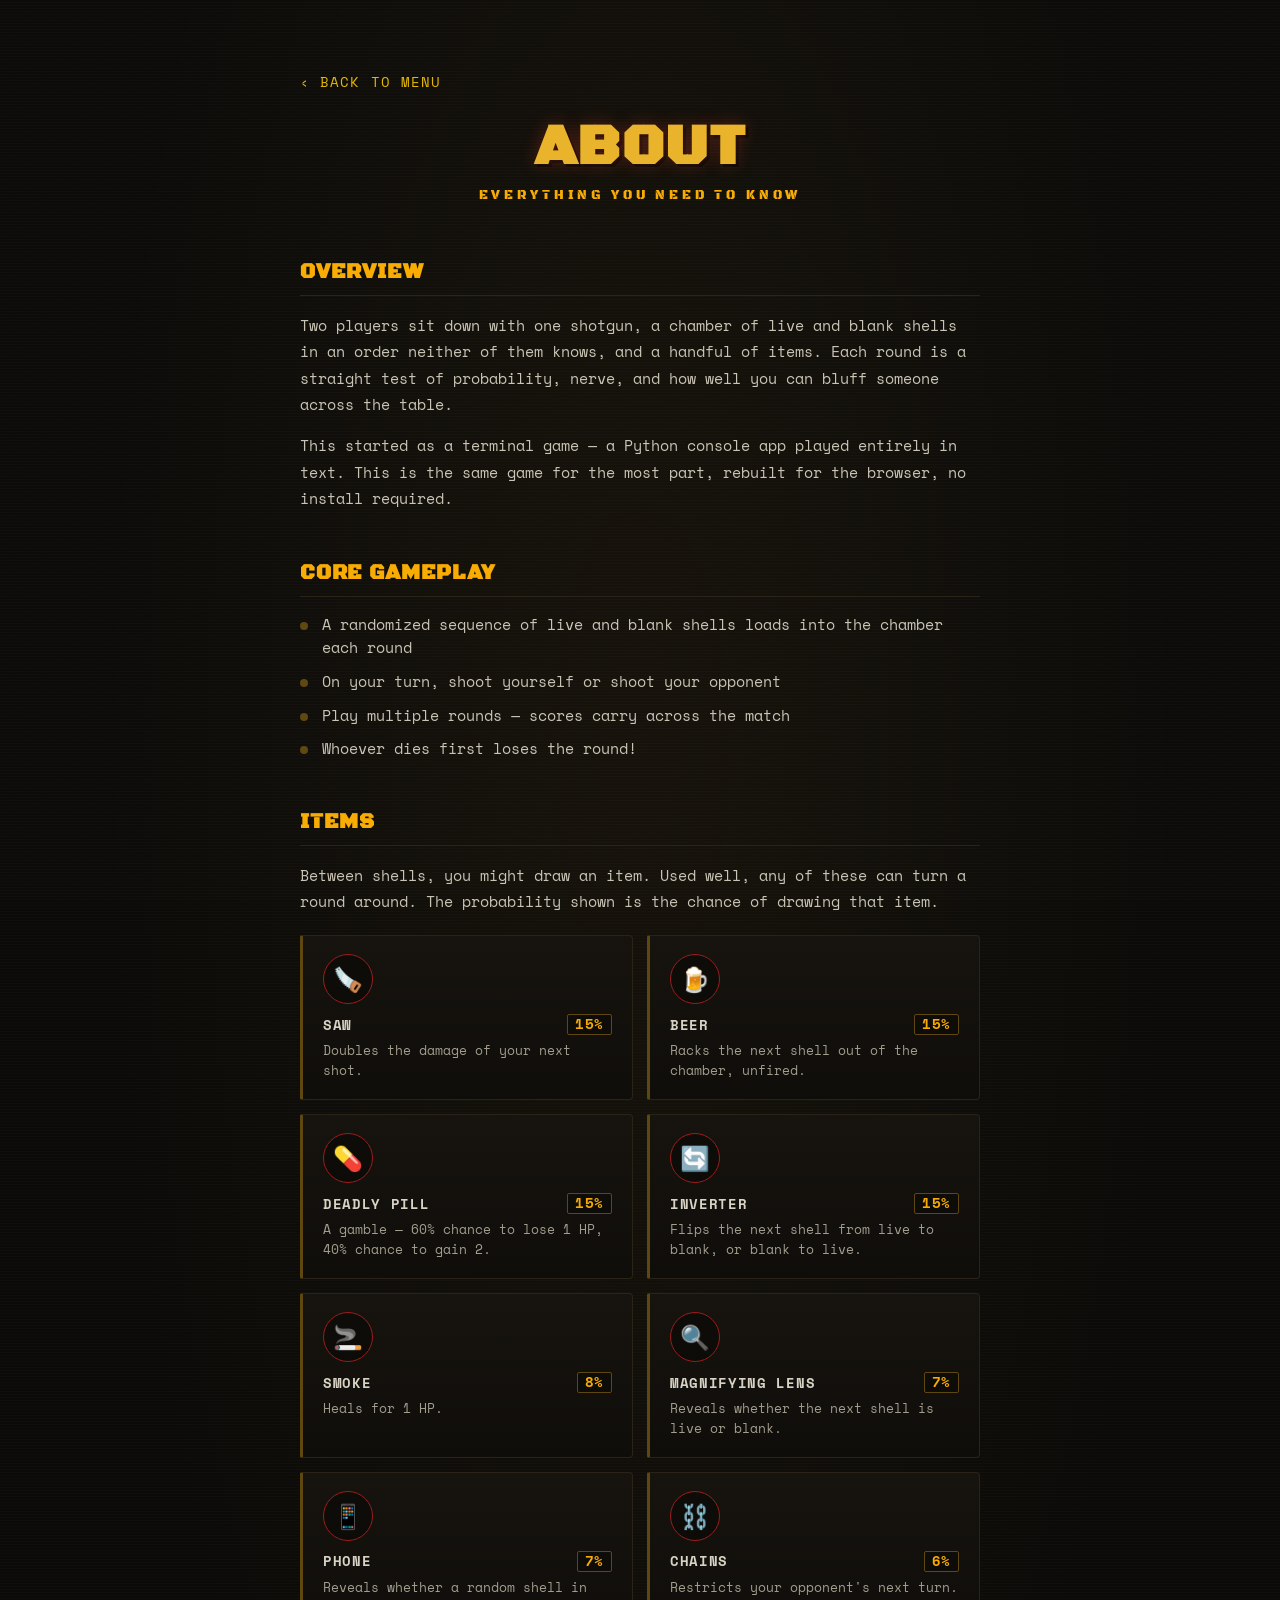
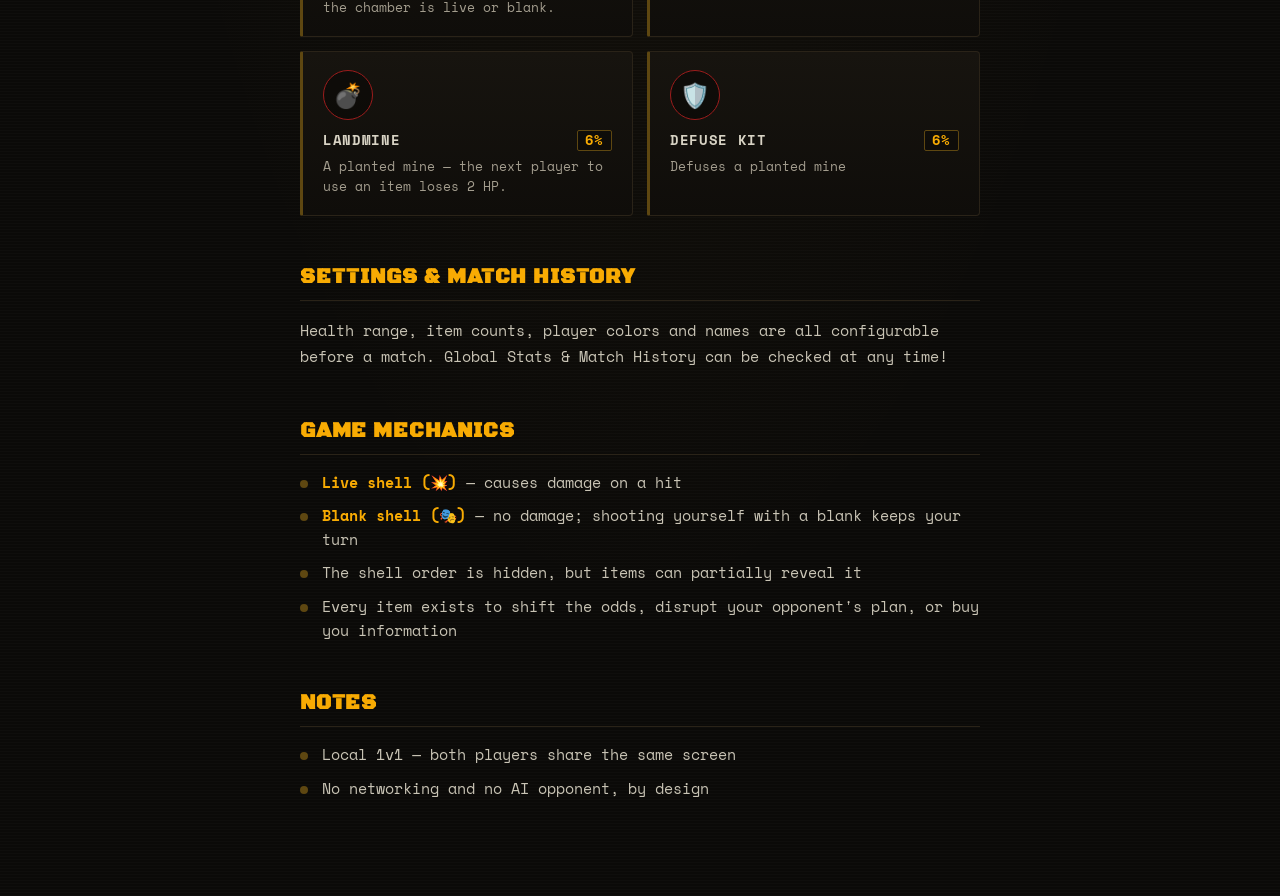
==== commit 0e9983bc: "Update: Added a new item (The Defuse Kit) to counter the landmine because it was OP; Tweaked item pr" ====
--- a/about.html
+++ b/about.html
@@ -57,7 +57,7 @@
                     <span class="item-icon" aria-hidden="true">🪚</span>
                     <div class="item-card-header">
                         <h3>Saw</h3>
-                        <span class="item-probability">16%</span>
+                        <span class="item-probability">15%</span>
                     </div>
                     <p>Doubles the damage of your next shot.</p>
                 </div>
@@ -66,7 +66,7 @@
                     <span class="item-icon" aria-hidden="true">🍺</span>
                     <div class="item-card-header">
                         <h3>Beer</h3>
-                        <span class="item-probability">16%</span>
+                        <span class="item-probability">15%</span>
                     </div>
                     <p>Racks the next shell out of the chamber, unfired.</p>
                 </div>
@@ -75,7 +75,7 @@
                     <span class="item-icon" aria-hidden="true">💊</span>
                     <div class="item-card-header">
                         <h3>Deadly Pill</h3>
-                        <span class="item-probability">16%</span>
+                        <span class="item-probability">15%</span>
                     </div>
                     <p>A gamble — 60% chance to lose 1 HP, 40% chance to gain 2.</p>
                 </div>
@@ -84,7 +84,7 @@
                     <span class="item-icon" aria-hidden="true">🔄</span>
                     <div class="item-card-header">
                         <h3>Inverter</h3>
-                        <span class="item-probability">16%</span>
+                        <span class="item-probability">15%</span>
                     </div>
                     <p>Flips the next shell from live to blank, or blank to live.</p>
                 </div>
@@ -94,7 +94,7 @@
                     <span class="item-icon" aria-hidden="true">🚬</span>
                     <div class="item-card-header">
                         <h3>Smoke</h3>
-                        <span class="item-probability">10%</span>
+                        <span class="item-probability">8%</span>
                     </div>
                     <p>Heals for 1 HP.</p>
                 </div>
@@ -135,6 +135,14 @@
                     <p>A planted mine — the next player to use an item loses 2 HP.</p>
                 </div>
 
+                <div class="item-card">
+                    <span class="item-icon" aria-hidden="true">🛡️</span>
+                    <div class="item-card-header">
+                        <h3>Defuse Kit</h3>
+                        <span class="item-probability">6%</span>
+                    </div>
+                    <p>Defuses a planted mine</p>
+                </div>
             </div>
         </section>
 
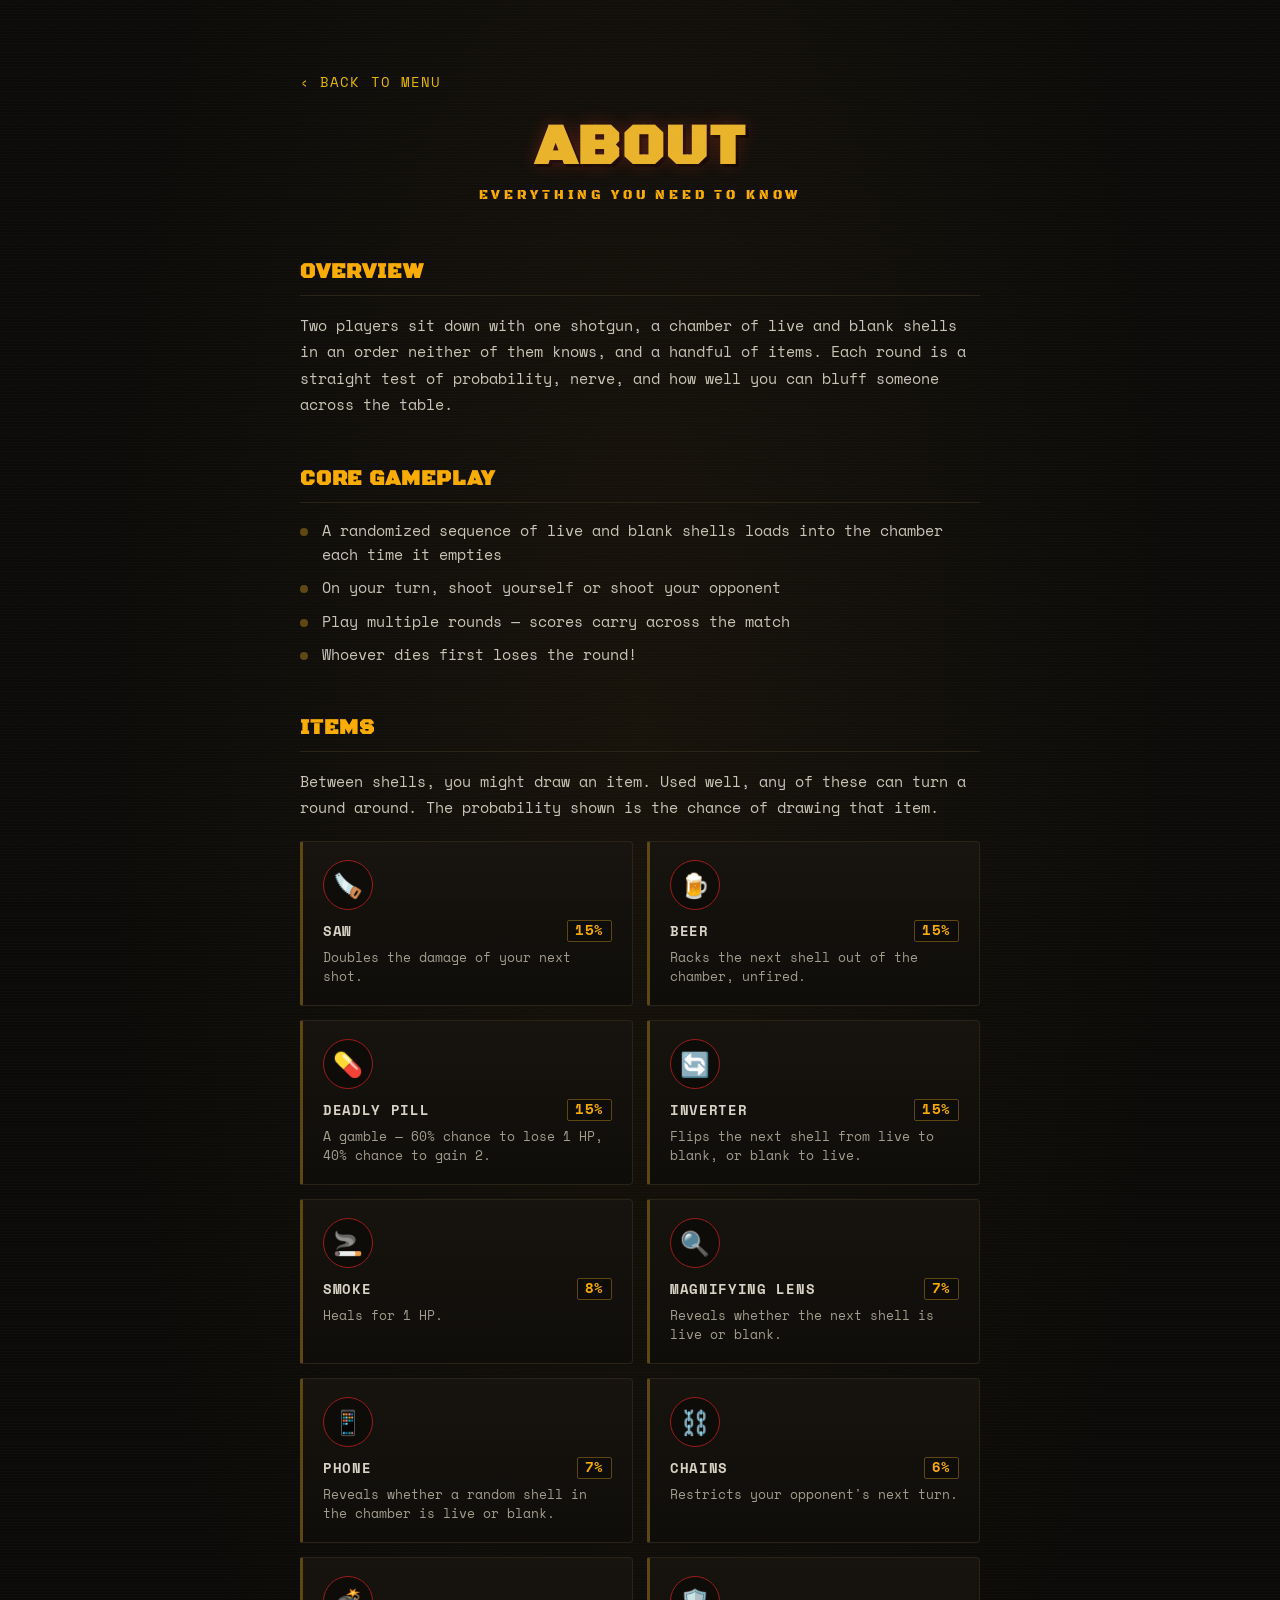
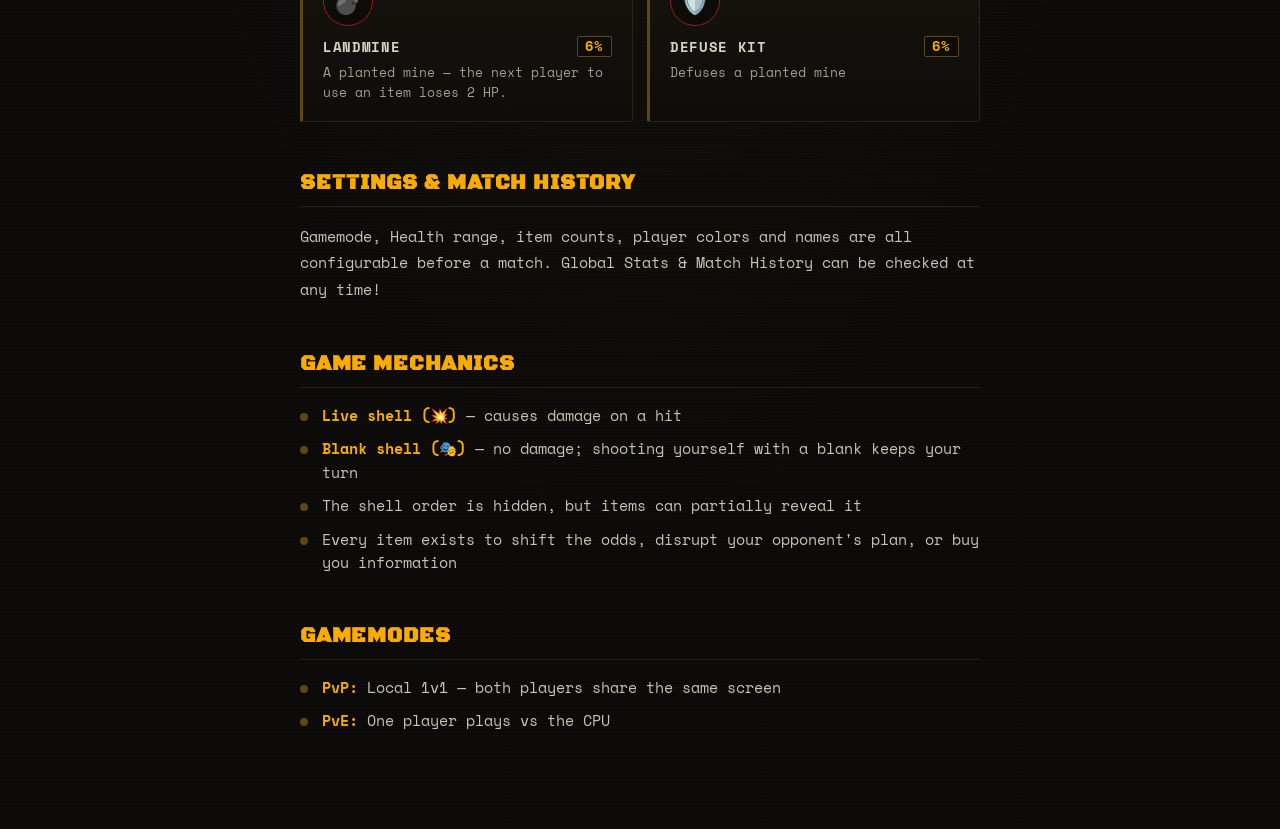
==== commit 9845d49a: "Update: Added a PvE gamemode; Reserved 'CPU' and 'rgb(138, 138, 138)' for the AI Opponent; Added a s" ====
--- a/about.html
+++ b/about.html
@@ -28,16 +28,12 @@
                 Each round is a straight test of probability, nerve, and how well you can bluff someone across the
                 table.
             </p>
-            <p>
-                This started as a terminal game — a Python console app played
-                entirely in text. This is the same game for the most part, rebuilt for the browser, no install required.
-            </p>
         </section>
 
         <section class="content-section">
             <h2>Core Gameplay</h2>
             <ul class="plain-list">
-                <li>A randomized sequence of live and blank shells loads into the chamber each round</li>
+                <li>A randomized sequence of live and blank shells loads into the chamber each time it empties</li>
                 <li>On your turn, shoot yourself or shoot your opponent</li>
                 <li>Play multiple rounds — scores carry across the match</li>
                 <li>Whoever dies first loses the round!</li>
@@ -149,7 +145,7 @@
         <section class="content-section">
             <h2>Settings &amp; Match History</h2>
             <p>
-                Health range, item counts, player colors and names are all configurable
+                Gamemode, Health range, item counts, player colors and names are all configurable
                 before a match. Global Stats &amp; Match History can be checked at any time!
             </p>
         </section>
@@ -165,10 +161,10 @@
         </section>
 
         <section class="content-section">
-            <h2>Notes</h2>
+            <h2>Gamemodes</h2>
             <ul class="plain-list">
-                <li>Local 1v1 — both players share the same screen</li>
-                <li>No networking and no AI opponent, by design</li>
+                <li><strong>PvP:</strong> Local 1v1 — both players share the same screen</li>
+                <li><strong>PvE:</strong> One player plays vs the CPU</li>
             </ul>
         </section>
 
